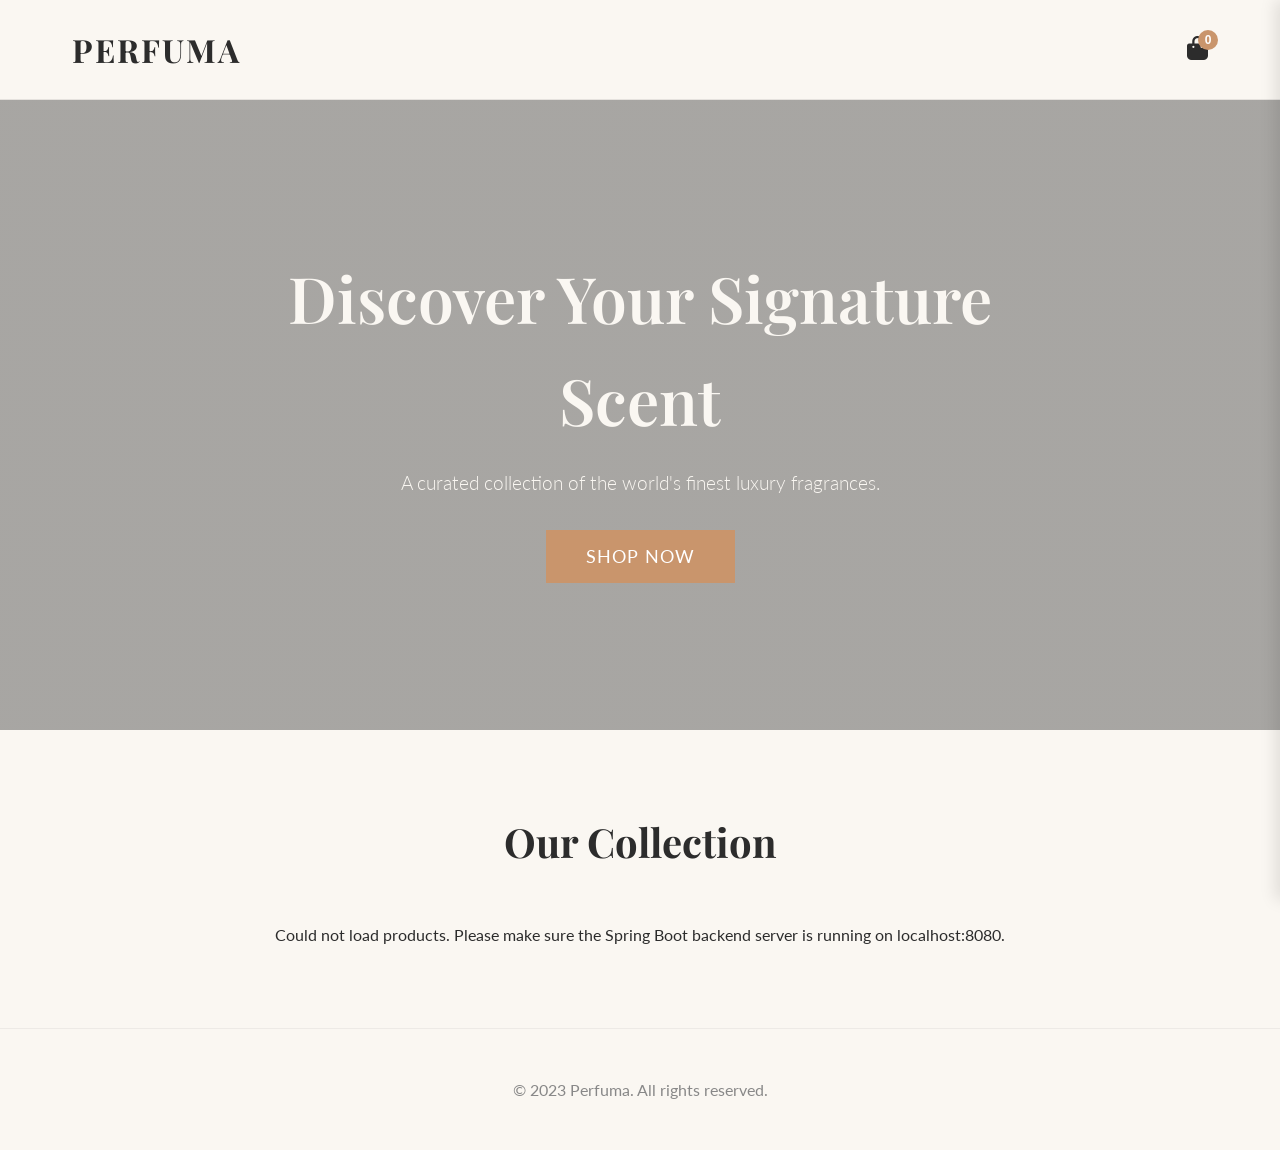
==== perfuma-frontend/index.html @ d2ccc355 "Initial commit: Perfuma E-Commerce App Backend and Frontend" ====
<!DOCTYPE html>
<html lang="en">
<head>
    <meta charset="UTF-8">
    <meta name="viewport" content="width=device-width, initial-scale=1.0">
    <title>Perfuma | Luxury E-Commerce Store</title>
    <!-- Fonts -->
    <link rel="preconnect" href="https://fonts.googleapis.com">
    <link rel="preconnect" href="https://fonts.gstatic.com" crossorigin>
    <link href="https://fonts.googleapis.com/css2?family=Lato:wght@300;400;700&family=Playfair+Display:ital,wght@0,400;0,600;0,700;1,400&display=swap" rel="stylesheet">
    <!-- FontAwesome for Icons -->
    <link rel="stylesheet" href="https://cdnjs.cloudflare.com/ajax/libs/font-awesome/6.4.0/css/all.min.css">
    <link rel="stylesheet" href="style.css">
</head>
<body>

    <!-- Navbar -->
    <nav class="navbar">
        <div class="nav-container">
            <h1 class="logo">Perfuma</h1>
            <div class="nav-actions">
                <button id="cart-btn" class="cart-btn">
                    <i class="fas fa-shopping-bag"></i>
                    <span id="cart-badge" class="cart-badge">0</span>
                </button>
            </div>
        </div>
    </nav>

    <!-- Hero Section -->
    <header class="hero">
        <div class="hero-content">
            <h2>Discover Your Signature Scent</h2>
            <p>A curated collection of the world's finest luxury fragrances.</p>
            <button class="cta-btn" onclick="document.getElementById('products-section').scrollIntoView({behavior: 'smooth'})">Shop Now</button>
        </div>
    </header>

    <!-- Products Section -->
    <main id="products-section" class="products-section">
        <h2 class="section-title">Our Collection</h2>
        <div id="products-grid" class="products-grid">
            <!-- Products will be injected here via JS -->
            <div class="loader">Loading exquisite fragrances...</div>
        </div>
    </main>

    <!-- Footer -->
    <footer class="footer">
        <p>&copy; 2023 Perfuma. All rights reserved.</p>
    </footer>

    <!-- Cart Sidebar -->
    <div id="cart-sidebar" class="cart-sidebar">
        <div class="cart-header">
            <h2>Your Bag</h2>
            <button id="close-cart-btn" class="close-btn"><i class="fas fa-times"></i></button>
        </div>
        <div id="cart-items" class="cart-items">
            <!-- Cart Items injected here -->
        </div>
        <div class="cart-footer">
            <div class="cart-total">
                <span>Total:</span>
                <span id="cart-total-price">$0.00</span>
            </div>
            <button class="checkout-btn">Checkout</button>
        </div>
    </div>
    <div id="cart-overlay" class="overlay"></div>

    <!-- Product Detail Modal -->
    <div id="product-modal" class="modal">
        <div class="modal-content">
            <span class="close-modal-btn">&times;</span>
            <div class="modal-grid">
                <div class="modal-image-col">
                    <img id="modal-img" src="" alt="Product Image">
                </div>
                <div class="modal-details-col">
                    <h3 id="modal-brand" class="modal-brand"></h3>
                    <h2 id="modal-title" class="modal-title"></h2>
                    <p id="modal-desc" class="modal-desc"></p>
                    <p class="modal-category">Family: <span id="modal-category-text"></span></p>
                    <div class="modal-bottom">
                        <span id="modal-price" class="modal-price"></span>
                        <p id="modal-stock" class="modal-stock"></p>
                    </div>
                    <button id="modal-add-btn" class="add-to-cart-btn modal-add-btn">Add to Cart</button>
                </div>
            </div>
        </div>
    </div>

    <script src="app.js"></script>
</body>
</html>
---- perfuma-frontend/style.css ----
:root {
    --color-ivory: #FAF7F2;
    --color-rose-gold: #C9956C;
    --color-charcoal: #2C2C2C;
    --font-heading: 'Playfair Display', serif;
    --font-body: 'Lato', sans-serif;
    --transition-smooth: all 0.3s ease-in-out;
}

* {
    margin: 0;
    padding: 0;
    box-sizing: border-box;
}

body {
    font-family: var(--font-body);
    background-color: var(--color-ivory);
    color: var(--color-charcoal);
    line-height: 1.6;
}

/* Navbar */
.navbar {
    position: sticky;
    top: 0;
    background-color: rgba(250, 247, 242, 0.95);
    backdrop-filter: blur(10px);
    z-index: 100;
    border-bottom: 1px solid rgba(44, 44, 44, 0.1);
}

.nav-container {
    max-width: 1200px;
    margin: 0 auto;
    padding: 1.5rem 2rem;
    display: flex;
    justify-content: space-between;
    align-items: center;
}

.logo {
    font-family: var(--font-heading);
    font-size: 2rem;
    font-weight: 700;
    letter-spacing: 2px;
    color: var(--color-charcoal);
    text-transform: uppercase;
    cursor: pointer;
}

.cart-btn {
    background: none;
    border: none;
    font-size: 1.5rem;
    color: var(--color-charcoal);
    cursor: pointer;
    position: relative;
    transition: var(--transition-smooth);
}

.cart-btn:hover {
    color: var(--color-rose-gold);
}

.cart-badge {
    position: absolute;
    top: -5px;
    right: -10px;
    background-color: var(--color-rose-gold);
    color: white;
    font-size: 0.75rem;
    font-weight: 700;
    height: 20px;
    width: 20px;
    display: flex;
    justify-content: center;
    align-items: center;
    border-radius: 50%;
}

/* Hero Section */
.hero {
    height: 70vh;
    background: linear-gradient(rgba(44, 44, 44, 0.4), rgba(44, 44, 44, 0.4)), url('https://images.unsplash.com/photo-1596462502278-27bfdc403348?auto=format&fit=crop&q=80&w=2000') center/cover no-repeat;
    display: flex;
    align-items: center;
    justify-content: center;
    text-align: center;
    color: var(--color-ivory);
}

.hero-content {
    max-width: 800px;
    padding: 2rem;
}

.hero-content h2 {
    font-family: var(--font-heading);
    font-size: 4rem;
    margin-bottom: 1rem;
    font-weight: 600;
}

.hero-content p {
    font-size: 1.2rem;
    margin-bottom: 2rem;
    font-weight: 300;
}

.cta-btn {
    background-color: var(--color-rose-gold);
    color: white;
    padding: 1rem 2.5rem;
    font-size: 1.1rem;
    font-family: var(--font-body);
    text-transform: uppercase;
    letter-spacing: 1px;
    border: none;
    cursor: pointer;
    transition: var(--transition-smooth);
}

.cta-btn:hover {
    background-color: #b58057;
    transform: translateY(-2px);
}

/* Products Section */
.products-section {
    max-width: 1200px;
    margin: 5rem auto;
    padding: 0 2rem;
}

.section-title {
    font-family: var(--font-heading);
    font-size: 2.5rem;
    text-align: center;
    margin-bottom: 3rem;
    color: var(--color-charcoal);
}

.products-grid {
    display: grid;
    grid-template-columns: repeat(auto-fill, minmax(280px, 1fr));
    gap: 3rem 2rem;
}

.loader {
    text-align: center;
    grid-column: 1 / -1;
    font-size: 1.2rem;
    color: #888;
}

/* Product Card */
.product-card {
    background-color: white;
    border: 1px solid rgba(0,0,0,0.05);
    transition: var(--transition-smooth);
    cursor: pointer;
    display: flex;
    flex-direction: column;
    height: 100%;
}

.product-card:hover {
    box-shadow: 0 10px 25px rgba(0,0,0,0.08);
    transform: translateY(-5px);
}

.product-img-container {
    width: 100%;
    height: 350px;
    overflow: hidden;
    background-color: #f9f9f9;
}

.product-img-container img {
    width: 100%;
    height: 100%;
    object-fit: cover;
    transition: transform 0.5s ease;
}

.product-card:hover .product-img-container img {
    transform: scale(1.05);
}

.product-info {
    padding: 1.5rem;
    text-align: center;
    display: flex;
    flex-direction: column;
    flex-grow: 1;
}

.product-brand {
    font-size: 0.8rem;
    text-transform: uppercase;
    letter-spacing: 2px;
    color: #888;
    margin-bottom: 0.5rem;
}

.product-name {
    font-family: var(--font-heading);
    font-size: 1.2rem;
    margin-bottom: 0.5rem;
    color: var(--color-charcoal);
    flex-grow: 1;
}

.product-price {
    font-size: 1.1rem;
    font-weight: 700;
    color: var(--color-rose-gold);
    margin-bottom: 1rem;
}

.add-to-cart-btn {
    background-color: transparent;
    border: 1px solid var(--color-charcoal);
    color: var(--color-charcoal);
    padding: 0.8rem 1rem;
    text-transform: uppercase;
    font-size: 0.9rem;
    letter-spacing: 1px;
    cursor: pointer;
    transition: var(--transition-smooth);
    background-image: linear-gradient(to right, var(--color-charcoal) 50%, transparent 50%);
    background-size: 200% 100%;
    background-position: 100% 0;
}

.add-to-cart-btn:hover {
    background-position: 0 0;
    color: white;
}

/* Footer */
.footer {
    text-align: center;
    padding: 3rem;
    border-top: 1px solid rgba(0,0,0,0.05);
    margin-top: 5rem;
    color: #888;
}

/* Cart Sidebar */
.cart-sidebar {
    position: fixed;
    top: 0;
    right: -450px;
    width: 100%;
    max-width: 450px;
    height: 100vh;
    background-color: white;
    box-shadow: -5px 0 15px rgba(0,0,0,0.1);
    z-index: 1000;
    transition: right 0.4s cubic-bezier(0.77, 0, 0.175, 1);
    display: flex;
    flex-direction: column;
}

.cart-sidebar.open {
    right: 0;
}

.cart-header {
    display: flex;
    justify-content: space-between;
    align-items: center;
    padding: 1.5rem 2rem;
    border-bottom: 1px solid #eee;
}

.cart-header h2 {
    font-family: var(--font-heading);
    font-size: 1.5rem;
}

.close-btn {
    background: none;
    border: none;
    font-size: 1.5rem;
    cursor: pointer;
    color: #888;
    transition: color 0.2s;
}

.close-btn:hover {
    color: var(--color-charcoal);
}

.cart-items {
    flex-grow: 1;
    overflow-y: auto;
    padding: 2rem;
}

.cart-item {
    display: flex;
    margin-bottom: 1.5rem;
    padding-bottom: 1.5rem;
    border-bottom: 1px solid #eee;
}

.cart-item-img {
    width: 80px;
    height: 80px;
    object-fit: cover;
    margin-right: 1rem;
}

.cart-item-details {
    flex-grow: 1;
    display: flex;
    flex-direction: column;
}

.cart-item-title {
    font-family: var(--font-heading);
    font-size: 1.1rem;
}

.cart-item-price {
    color: var(--color-rose-gold);
    font-weight: 700;
    margin: 0.25rem 0;
}

.cart-item-actions {
    display: flex;
    justify-content: space-between;
    align-items: center;
    margin-top: auto;
}

.quantity-controls {
    display: flex;
    align-items: center;
    border: 1px solid #ddd;
}

.qty-btn {
    background: none;
    border: none;
    padding: 0.2rem 0.6rem;
    cursor: pointer;
    font-size: 1rem;
}

.qty-btn:hover {
    background-color: #f5f5f5;
}

.qty-input {
    width: 30px;
    text-align: center;
    border: none;
    font-family: var(--font-body);
}

.remove-item-btn {
    background: none;
    border: none;
    color: #aaa;
    text-decoration: underline;
    font-size: 0.8rem;
    cursor: pointer;
}

.remove-item-btn:hover {
    color: #ff4d4d;
}

.cart-footer {
    padding: 1.5rem 2rem;
    border-top: 1px solid #eee;
    background-color: #fafafa;
}

.cart-total {
    display: flex;
    justify-content: space-between;
    font-size: 1.2rem;
    font-weight: 700;
    margin-bottom: 1.5rem;
}

.checkout-btn {
    width: 100%;
    background-color: var(--color-charcoal);
    color: white;
    border: none;
    padding: 1rem;
    font-size: 1.1rem;
    text-transform: uppercase;
    letter-spacing: 1px;
    cursor: pointer;
    transition: background-color 0.2s;
}

.checkout-btn:hover {
    background-color: #000;
}

/* Overlay */
.overlay {
    position: fixed;
    top: 0;
    left: 0;
    width: 100%;
    height: 100%;
    background-color: rgba(0,0,0,0.5);
    z-index: 999;
    display: none;
    opacity: 0;
    transition: opacity 0.3s;
}

.overlay.show {
    display: block;
    opacity: 1;
}

/* Modal */
.modal {
    position: fixed;
    top: 50%;
    left: 50%;
    transform: translate(-50%, -50%) scale(0.9);
    width: 90%;
    max-width: 900px;
    background-color: white;
    z-index: 1001;
    display: none;
    opacity: 0;
    transition: all 0.3s ease;
    box-shadow: 0 25px 50px rgba(0,0,0,0.2);
}

.modal.show {
    display: block;
    opacity: 1;
    transform: translate(-50%, -50%) scale(1);
}

.modal-content {
    position: relative;
}

.close-modal-btn {
    position: absolute;
    top: 15px;
    right: 20px;
    font-size: 2rem;
    cursor: pointer;
    color: #888;
    z-index: 10;
}

.close-modal-btn:hover {
    color: var(--color-charcoal);
}

.modal-grid {
    display: grid;
    grid-template-columns: 1fr 1fr;
}

.modal-image-col img {
    width: 100%;
    height: 100%;
    max-height: 500px;
    object-fit: cover;
}

.modal-details-col {
    padding: 3rem 2.5rem;
    display: flex;
    flex-direction: column;
}

.modal-brand {
    font-size: 0.9rem;
    text-transform: uppercase;
    letter-spacing: 2px;
    color: #888;
    margin-bottom: 0.5rem;
}

.modal-title {
    font-family: var(--font-heading);
    font-size: 2.2rem;
    margin-bottom: 1.5rem;
    color: var(--color-charcoal);
}

.modal-desc {
    margin-bottom: 2rem;
    color: #555;
    line-height: 1.8;
}

.modal-category {
    font-size: 0.9rem;
    color: #888;
    margin-bottom: 1rem;
    font-style: italic;
}

.modal-bottom {
    margin-top: auto;
    margin-bottom: 2rem;
}

.modal-price {
    font-size: 1.8rem;
    font-weight: 700;
    color: var(--color-rose-gold);
}

.modal-stock {
    font-size: 0.9rem;
    color: #666;
    margin-top: 0.5rem;
}

.modal-add-btn {
    width: 100%;
    padding: 1.2rem;
}

@media (max-width: 768px) {
    .hero-content h2 {
        font-size: 3rem;
    }
    .modal-grid {
        grid-template-columns: 1fr;
    }
    .modal-image-col img {
        height: 300px;
    }
}
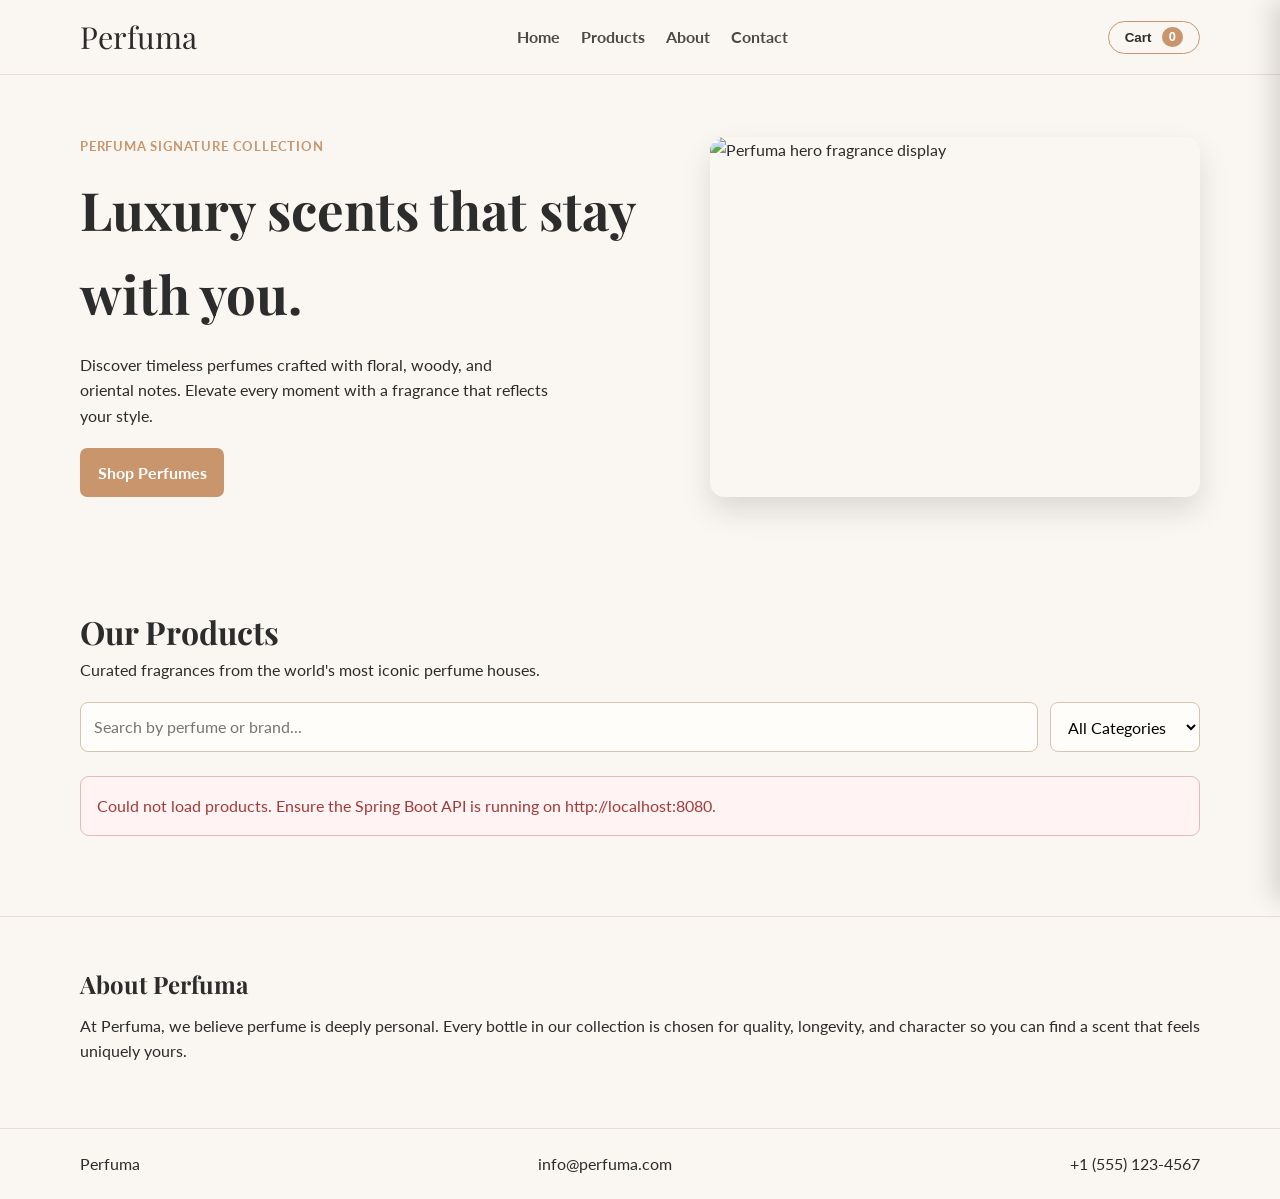
==== commit e7779488: "Build complete Perfuma full-stack e-commerce flow. Implement the required frontend shopping experien" ====
--- a/perfuma-frontend/index.html
+++ b/perfuma-frontend/index.html
@@ -3,94 +3,123 @@
 <head>
     <meta charset="UTF-8">
     <meta name="viewport" content="width=device-width, initial-scale=1.0">
-    <title>Perfuma | Luxury E-Commerce Store</title>
-    <!-- Fonts -->
+    <title>Perfuma - Luxury Perfume Store</title>
+    <link rel="stylesheet" href="style.css">
     <link rel="preconnect" href="https://fonts.googleapis.com">
     <link rel="preconnect" href="https://fonts.gstatic.com" crossorigin>
-    <link href="https://fonts.googleapis.com/css2?family=Lato:wght@300;400;700&family=Playfair+Display:ital,wght@0,400;0,600;0,700;1,400&display=swap" rel="stylesheet">
-    <!-- FontAwesome for Icons -->
-    <link rel="stylesheet" href="https://cdnjs.cloudflare.com/ajax/libs/font-awesome/6.4.0/css/all.min.css">
-    <link rel="stylesheet" href="style.css">
+    <link href="https://fonts.googleapis.com/css2?family=Lato:wght@300;400;700&family=Playfair+Display:wght@500;700&display=swap" rel="stylesheet">
 </head>
 <body>
-
-    <!-- Navbar -->
-    <nav class="navbar">
-        <div class="nav-container">
-            <h1 class="logo">Perfuma</h1>
-            <div class="nav-actions">
-                <button id="cart-btn" class="cart-btn">
-                    <i class="fas fa-shopping-bag"></i>
-                    <span id="cart-badge" class="cart-badge">0</span>
-                </button>
-            </div>
-        </div>
-    </nav>
-
-    <!-- Hero Section -->
-    <header class="hero">
-        <div class="hero-content">
-            <h2>Discover Your Signature Scent</h2>
-            <p>A curated collection of the world's finest luxury fragrances.</p>
-            <button class="cta-btn" onclick="document.getElementById('products-section').scrollIntoView({behavior: 'smooth'})">Shop Now</button>
+    <header class="site-header" id="home">
+        <div class="container header-content">
+            <a href="#home" class="logo">Perfuma</a>
+            <nav class="nav-links">
+                <a href="#home">Home</a>
+                <a href="#products">Products</a>
+                <a href="#about">About</a>
+                <a href="#contact">Contact</a>
+            </nav>
+            <button id="cart-toggle" class="cart-button" aria-label="Open cart">
+                Cart <span id="cart-count" class="cart-count">0</span>
+            </button>
         </div>
     </header>
 
-    <!-- Products Section -->
-    <main id="products-section" class="products-section">
-        <h2 class="section-title">Our Collection</h2>
-        <div id="products-grid" class="products-grid">
-            <!-- Products will be injected here via JS -->
-            <div class="loader">Loading exquisite fragrances...</div>
-        </div>
+    <main>
+        <section class="hero-section">
+            <div class="container hero-grid">
+                <div class="hero-copy">
+                    <p class="hero-kicker">Perfuma Signature Collection</p>
+                    <h1>Luxury scents that stay with you.</h1>
+                    <p>
+                        Discover timeless perfumes crafted with floral, woody, and oriental notes.
+                        Elevate every moment with a fragrance that reflects your style.
+                    </p>
+                    <a href="#products" class="hero-cta">Shop Perfumes</a>
+                </div>
+                <div class="hero-card">
+                    <img
+                        class="hero-image"
+                        src="http://localhost:8080/images/hero.webp"
+                        alt="Perfuma hero fragrance display"
+                    >
+                </div>
+            </div>
+        </section>
+
+        <section class="products-section" id="products">
+            <div class="container">
+                <div class="section-head">
+                    <h2>Our Products</h2>
+                    <p>Curated fragrances from the world's most iconic perfume houses.</p>
+                </div>
+
+                <div class="toolbar">
+                    <input type="text" id="search-input" placeholder="Search by perfume or brand...">
+                    <select id="category-filter" aria-label="Filter products by category">
+                        <option value="all">All Categories</option>
+                        <option value="Floral">Floral</option>
+                        <option value="Oriental">Oriental</option>
+                        <option value="Aquatic">Aquatic</option>
+                        <option value="Woody">Woody</option>
+                        <option value="Floral Oriental">Floral Oriental</option>
+                        <option value="Fougère">Fougère</option>
+                        <option value="Citrus">Citrus</option>
+                        <option value="Oriental Floral">Oriental Floral</option>
+                        <option value="Woody Oud">Woody Oud</option>
+                    </select>
+                </div>
+
+                <div id="loading" class="state-box">Loading perfumes...</div>
+                <div id="error" class="state-box error hidden"></div>
+                <div id="products-grid" class="products-grid"></div>
+            </div>
+        </section>
+
+        <section class="about-section" id="about">
+            <div class="container about-content">
+                <h2>About Perfuma</h2>
+                <p>
+                    At Perfuma, we believe perfume is deeply personal. Every bottle in our collection
+                    is chosen for quality, longevity, and character so you can find a scent that feels uniquely yours.
+                </p>
+            </div>
+        </section>
     </main>
 
-    <!-- Footer -->
-    <footer class="footer">
-        <p>&copy; 2023 Perfuma. All rights reserved.</p>
-    </footer>
+    <aside id="cart-sidebar" class="cart-sidebar" aria-hidden="true">
+        <div class="cart-header">
+            <h3>Your Cart</h3>
+            <button id="close-cart" class="icon-btn" aria-label="Close cart">&times;</button>
+        </div>
+        <div id="cart-items" class="cart-items"></div>
+        <div class="cart-footer">
+            <p>Total: <strong id="cart-total">$0.00</strong></p>
+        </div>
+    </aside>
 
-    <!-- Cart Sidebar -->
-    <div id="cart-sidebar" class="cart-sidebar">
-        <div class="cart-header">
-            <h2>Your Bag</h2>
-            <button id="close-cart-btn" class="close-btn"><i class="fas fa-times"></i></button>
-        </div>
-        <div id="cart-items" class="cart-items">
-            <!-- Cart Items injected here -->
-        </div>
-        <div class="cart-footer">
-            <div class="cart-total">
-                <span>Total:</span>
-                <span id="cart-total-price">$0.00</span>
-            </div>
-            <button class="checkout-btn">Checkout</button>
+    <div id="overlay" class="overlay hidden"></div>
+
+    <div id="product-modal" class="modal hidden" role="dialog" aria-modal="true" aria-labelledby="modal-product-title">
+        <div class="modal-content">
+            <button id="close-modal" class="icon-btn modal-close" aria-label="Close product details">&times;</button>
+            <img id="modal-image" alt="Perfume image">
+            <h3 id="modal-product-title"></h3>
+            <p id="modal-brand" class="modal-brand"></p>
+            <p id="modal-description"></p>
+            <p id="modal-stock"></p>
+            <p id="modal-price" class="modal-price"></p>
+            <button id="modal-add-cart" class="hero-cta">Add to Cart</button>
         </div>
     </div>
-    <div id="cart-overlay" class="overlay"></div>
 
-    <!-- Product Detail Modal -->
-    <div id="product-modal" class="modal">
-        <div class="modal-content">
-            <span class="close-modal-btn">&times;</span>
-            <div class="modal-grid">
-                <div class="modal-image-col">
-                    <img id="modal-img" src="" alt="Product Image">
-                </div>
-                <div class="modal-details-col">
-                    <h3 id="modal-brand" class="modal-brand"></h3>
-                    <h2 id="modal-title" class="modal-title"></h2>
-                    <p id="modal-desc" class="modal-desc"></p>
-                    <p class="modal-category">Family: <span id="modal-category-text"></span></p>
-                    <div class="modal-bottom">
-                        <span id="modal-price" class="modal-price"></span>
-                        <p id="modal-stock" class="modal-stock"></p>
-                    </div>
-                    <button id="modal-add-btn" class="add-to-cart-btn modal-add-btn">Add to Cart</button>
-                </div>
-            </div>
+    <footer id="contact" class="site-footer">
+        <div class="container footer-content">
+            <p>Perfuma</p>
+            <p>info@perfuma.com</p>
+            <p>+1 (555) 123-4567</p>
         </div>
-    </div>
+    </footer>
 
     <script src="app.js"></script>
 </body>
--- a/perfuma-frontend/style.css
+++ b/perfuma-frontend/style.css
@@ -1,547 +1,442 @@
-:root {
-    --color-ivory: #FAF7F2;
-    --color-rose-gold: #C9956C;
-    --color-charcoal: #2C2C2C;
-    --font-heading: 'Playfair Display', serif;
-    --font-body: 'Lato', sans-serif;
-    --transition-smooth: all 0.3s ease-in-out;
-}
-
 * {
     margin: 0;
     padding: 0;
     box-sizing: border-box;
 }
 
+:root {
+    --ivory: #faf7f2;
+    --rose-gold: #c9956c;
+    --charcoal: #2c2c2c;
+    --soft-charcoal: #4a4a4a;
+    --white: #ffffff;
+    --shadow: rgba(0, 0, 0, 0.12);
+}
+
+html {
+    scroll-behavior: smooth;
+}
+
 body {
-    font-family: var(--font-body);
-    background-color: var(--color-ivory);
-    color: var(--color-charcoal);
+    font-family: 'Lato', sans-serif;
+    background: var(--ivory);
+    color: var(--charcoal);
     line-height: 1.6;
 }
 
-/* Navbar */
-.navbar {
+.container {
+    width: min(1120px, 92%);
+    margin: 0 auto;
+}
+
+.hidden {
+    display: none !important;
+}
+
+.site-header {
     position: sticky;
     top: 0;
-    background-color: rgba(250, 247, 242, 0.95);
-    backdrop-filter: blur(10px);
-    z-index: 100;
-    border-bottom: 1px solid rgba(44, 44, 44, 0.1);
-}
-
-.nav-container {
-    max-width: 1200px;
-    margin: 0 auto;
-    padding: 1.5rem 2rem;
-    display: flex;
+    z-index: 50;
+    background: rgba(250, 247, 242, 0.95);
+    border-bottom: 1px solid #eadfce;
+    backdrop-filter: blur(6px);
+}
+
+.header-content {
+    display: flex;
+    align-items: center;
     justify-content: space-between;
+    min-height: 74px;
+}
+
+.logo {
+    text-decoration: none;
+    color: var(--charcoal);
+    font-family: 'Playfair Display', serif;
+    font-size: 1.9rem;
+}
+
+.nav-links {
+    display: flex;
+    gap: 1.3rem;
+}
+
+.nav-links a {
+    text-decoration: none;
+    color: var(--soft-charcoal);
+    font-weight: 700;
+}
+
+.nav-links a:hover {
+    color: var(--rose-gold);
+}
+
+.cart-button {
+    border: 1px solid var(--rose-gold);
+    background: transparent;
+    color: var(--charcoal);
+    border-radius: 999px;
+    padding: 0.5rem 1rem;
+    cursor: pointer;
+    font-weight: 700;
+}
+
+.cart-count {
+    margin-left: 0.4rem;
+    background: var(--rose-gold);
+    color: var(--white);
+    border-radius: 999px;
+    padding: 0.15rem 0.45rem;
+    font-size: 0.8rem;
+}
+
+.hero-section {
+    padding: 3.8rem 0;
+}
+
+.hero-grid {
+    display: grid;
+    grid-template-columns: 1.1fr 0.9fr;
+    gap: 2rem;
     align-items: center;
 }
 
-.logo {
-    font-family: var(--font-heading);
-    font-size: 2rem;
-    font-weight: 700;
-    letter-spacing: 2px;
-    color: var(--color-charcoal);
+.hero-kicker {
+    color: var(--rose-gold);
+    font-weight: 700;
+    letter-spacing: 0.06em;
     text-transform: uppercase;
+    font-size: 0.84rem;
+}
+
+.hero-copy h1 {
+    font-family: 'Playfair Display', serif;
+    font-size: clamp(2rem, 5vw, 3.3rem);
+    margin: 0.6rem 0 1rem;
+}
+
+.hero-copy p {
+    max-width: 52ch;
+}
+
+.hero-cta {
+    display: inline-block;
+    margin-top: 1.2rem;
+    text-decoration: none;
+    background: var(--rose-gold);
+    color: var(--white);
+    border: none;
+    border-radius: 0.45rem;
+    padding: 0.75rem 1.1rem;
     cursor: pointer;
-}
-
-.cart-btn {
-    background: none;
-    border: none;
-    font-size: 1.5rem;
-    color: var(--color-charcoal);
-    cursor: pointer;
-    position: relative;
-    transition: var(--transition-smooth);
-}
-
-.cart-btn:hover {
-    color: var(--color-rose-gold);
-}
-
-.cart-badge {
-    position: absolute;
-    top: -5px;
-    right: -10px;
-    background-color: var(--color-rose-gold);
-    color: white;
-    font-size: 0.75rem;
-    font-weight: 700;
-    height: 20px;
-    width: 20px;
-    display: flex;
-    justify-content: center;
-    align-items: center;
-    border-radius: 50%;
-}
-
-/* Hero Section */
-.hero {
-    height: 70vh;
-    background: linear-gradient(rgba(44, 44, 44, 0.4), rgba(44, 44, 44, 0.4)), url('https://images.unsplash.com/photo-1596462502278-27bfdc403348?auto=format&fit=crop&q=80&w=2000') center/cover no-repeat;
-    display: flex;
-    align-items: center;
-    justify-content: center;
-    text-align: center;
-    color: var(--color-ivory);
-}
-
-.hero-content {
-    max-width: 800px;
-    padding: 2rem;
-}
-
-.hero-content h2 {
-    font-family: var(--font-heading);
-    font-size: 4rem;
-    margin-bottom: 1rem;
-    font-weight: 600;
-}
-
-.hero-content p {
-    font-size: 1.2rem;
-    margin-bottom: 2rem;
-    font-weight: 300;
-}
-
-.cta-btn {
-    background-color: var(--color-rose-gold);
-    color: white;
-    padding: 1rem 2.5rem;
-    font-size: 1.1rem;
-    font-family: var(--font-body);
-    text-transform: uppercase;
-    letter-spacing: 1px;
-    border: none;
-    cursor: pointer;
-    transition: var(--transition-smooth);
-}
-
-.cta-btn:hover {
-    background-color: #b58057;
-    transform: translateY(-2px);
-}
-
-/* Products Section */
-.products-section {
-    max-width: 1200px;
-    margin: 5rem auto;
-    padding: 0 2rem;
-}
-
-.section-title {
-    font-family: var(--font-heading);
-    font-size: 2.5rem;
-    text-align: center;
-    margin-bottom: 3rem;
-    color: var(--color-charcoal);
-}
-
-.products-grid {
-    display: grid;
-    grid-template-columns: repeat(auto-fill, minmax(280px, 1fr));
-    gap: 3rem 2rem;
-}
-
-.loader {
-    text-align: center;
-    grid-column: 1 / -1;
-    font-size: 1.2rem;
-    color: #888;
-}
-
-/* Product Card */
-.product-card {
-    background-color: white;
-    border: 1px solid rgba(0,0,0,0.05);
-    transition: var(--transition-smooth);
-    cursor: pointer;
-    display: flex;
-    flex-direction: column;
-    height: 100%;
-}
-
-.product-card:hover {
-    box-shadow: 0 10px 25px rgba(0,0,0,0.08);
-    transform: translateY(-5px);
-}
-
-.product-img-container {
-    width: 100%;
-    height: 350px;
+    font-weight: 700;
+}
+
+.hero-cta:hover {
+    filter: brightness(1.05);
+}
+
+.hero-card {
+    border-radius: 0.9rem;
+    height: 360px;
+    box-shadow: 0 14px 30px var(--shadow);
     overflow: hidden;
-    background-color: #f9f9f9;
-}
-
-.product-img-container img {
+}
+
+.hero-image {
     width: 100%;
     height: 100%;
     object-fit: cover;
-    transition: transform 0.5s ease;
-}
-
-.product-card:hover .product-img-container img {
-    transform: scale(1.05);
-}
-
-.product-info {
-    padding: 1.5rem;
-    text-align: center;
-    display: flex;
-    flex-direction: column;
-    flex-grow: 1;
+    display: block;
+}
+
+.products-section {
+    padding: 3rem 0 4rem;
+}
+
+.section-head {
+    margin-bottom: 1.2rem;
+}
+
+.section-head h2 {
+    font-family: 'Playfair Display', serif;
+    font-size: 2rem;
+}
+
+.toolbar {
+    display: flex;
+    gap: 0.8rem;
+    flex-wrap: wrap;
+    margin-bottom: 1.5rem;
+}
+
+.toolbar input,
+.toolbar select {
+    border: 1px solid #d7c4ad;
+    border-radius: 0.5rem;
+    padding: 0.7rem 0.8rem;
+    font: inherit;
+    background: #fffdfa;
+}
+
+.toolbar input {
+    min-width: min(420px, 100%);
+    flex: 1;
+}
+
+.state-box {
+    background: #fffdfa;
+    border: 1px solid #eadfce;
+    border-radius: 0.55rem;
+    padding: 1rem;
+    margin-bottom: 1rem;
+}
+
+.state-box.error {
+    color: #a33a3a;
+    border-color: #e4b9b9;
+    background: #fff3f3;
+}
+
+.products-grid {
+    display: grid;
+    grid-template-columns: repeat(auto-fit, minmax(235px, 1fr));
+    gap: 1.1rem;
+}
+
+.product-card {
+    background: var(--white);
+    border: 1px solid #ecdcc9;
+    border-radius: 0.7rem;
+    box-shadow: 0 6px 16px rgba(0, 0, 0, 0.06);
+    overflow: hidden;
+    transition: transform 0.25s ease, box-shadow 0.25s ease;
+}
+
+.product-card:hover {
+    transform: translateY(-4px);
+    box-shadow: 0 12px 24px rgba(0, 0, 0, 0.1);
+}
+
+.product-card img {
+    width: 100%;
+    height: 210px;
+    object-fit: cover;
+    display: block;
+}
+
+.product-body {
+    padding: 0.9rem;
+}
+
+.product-title {
+    font-family: 'Playfair Display', serif;
+    font-size: 1.18rem;
 }
 
 .product-brand {
-    font-size: 0.8rem;
-    text-transform: uppercase;
-    letter-spacing: 2px;
-    color: #888;
-    margin-bottom: 0.5rem;
-}
-
-.product-name {
-    font-family: var(--font-heading);
-    font-size: 1.2rem;
-    margin-bottom: 0.5rem;
-    color: var(--color-charcoal);
-    flex-grow: 1;
+    color: #6a6a6a;
+    font-size: 0.9rem;
+}
+
+.product-bottom {
+    margin-top: 0.85rem;
+    display: flex;
+    align-items: center;
+    justify-content: space-between;
+    gap: 0.6rem;
 }
 
 .product-price {
-    font-size: 1.1rem;
-    font-weight: 700;
-    color: var(--color-rose-gold);
-    margin-bottom: 1rem;
-}
-
-.add-to-cart-btn {
-    background-color: transparent;
-    border: 1px solid var(--color-charcoal);
-    color: var(--color-charcoal);
-    padding: 0.8rem 1rem;
-    text-transform: uppercase;
-    font-size: 0.9rem;
-    letter-spacing: 1px;
+    font-weight: 700;
+    color: var(--rose-gold);
+}
+
+.button-row {
+    margin-top: 0.75rem;
+    display: flex;
+    gap: 0.5rem;
+}
+
+.button-row button {
+    flex: 1;
+    border-radius: 0.45rem;
+    border: 1px solid #d7c4ad;
+    padding: 0.55rem;
+    background: #fffdfa;
     cursor: pointer;
-    transition: var(--transition-smooth);
-    background-image: linear-gradient(to right, var(--color-charcoal) 50%, transparent 50%);
-    background-size: 200% 100%;
-    background-position: 100% 0;
-}
-
-.add-to-cart-btn:hover {
-    background-position: 0 0;
-    color: white;
-}
-
-/* Footer */
-.footer {
-    text-align: center;
-    padding: 3rem;
-    border-top: 1px solid rgba(0,0,0,0.05);
-    margin-top: 5rem;
-    color: #888;
-}
-
-/* Cart Sidebar */
+    font-weight: 700;
+}
+
+.button-row .primary {
+    background: var(--rose-gold);
+    border-color: var(--rose-gold);
+    color: var(--white);
+}
+
+.about-section {
+    border-top: 1px solid #eadfce;
+    padding: 3rem 0;
+}
+
+.about-content h2 {
+    font-family: 'Playfair Display', serif;
+    margin-bottom: 0.6rem;
+}
+
 .cart-sidebar {
     position: fixed;
     top: 0;
-    right: -450px;
-    width: 100%;
-    max-width: 450px;
+    right: 0;
+    width: min(390px, 92vw);
     height: 100vh;
-    background-color: white;
-    box-shadow: -5px 0 15px rgba(0,0,0,0.1);
-    z-index: 1000;
-    transition: right 0.4s cubic-bezier(0.77, 0, 0.175, 1);
+    background: var(--white);
+    box-shadow: -8px 0 24px rgba(0, 0, 0, 0.14);
+    padding: 1rem;
+    z-index: 120;
+    transform: translateX(100%);
+    transition: transform 0.25s ease;
     display: flex;
     flex-direction: column;
 }
 
 .cart-sidebar.open {
-    right: 0;
+    transform: translateX(0);
 }
 
 .cart-header {
     display: flex;
     justify-content: space-between;
     align-items: center;
-    padding: 1.5rem 2rem;
-    border-bottom: 1px solid #eee;
-}
-
-.cart-header h2 {
-    font-family: var(--font-heading);
-    font-size: 1.5rem;
-}
-
-.close-btn {
-    background: none;
-    border: none;
-    font-size: 1.5rem;
+    padding-bottom: 0.8rem;
+    border-bottom: 1px solid #efe4d8;
+}
+
+.cart-items {
+    flex: 1;
+    overflow: auto;
+    padding: 0.9rem 0;
+}
+
+.cart-item {
+    border: 1px solid #efe4d8;
+    border-radius: 0.55rem;
+    padding: 0.7rem;
+    margin-bottom: 0.7rem;
+}
+
+.cart-item h4 {
+    font-family: 'Playfair Display', serif;
+}
+
+.qty-controls {
+    display: flex;
+    align-items: center;
+    gap: 0.5rem;
+    margin-top: 0.45rem;
+}
+
+.qty-controls button,
+.remove-btn,
+.icon-btn {
+    border: 1px solid #d7c4ad;
+    background: #fffdfa;
+    border-radius: 0.4rem;
     cursor: pointer;
-    color: #888;
-    transition: color 0.2s;
-}
-
-.close-btn:hover {
-    color: var(--color-charcoal);
-}
-
-.cart-items {
-    flex-grow: 1;
-    overflow-y: auto;
-    padding: 2rem;
-}
-
-.cart-item {
-    display: flex;
-    margin-bottom: 1.5rem;
-    padding-bottom: 1.5rem;
-    border-bottom: 1px solid #eee;
-}
-
-.cart-item-img {
-    width: 80px;
-    height: 80px;
-    object-fit: cover;
-    margin-right: 1rem;
-}
-
-.cart-item-details {
-    flex-grow: 1;
-    display: flex;
-    flex-direction: column;
-}
-
-.cart-item-title {
-    font-family: var(--font-heading);
-    font-size: 1.1rem;
-}
-
-.cart-item-price {
-    color: var(--color-rose-gold);
-    font-weight: 700;
-    margin: 0.25rem 0;
-}
-
-.cart-item-actions {
-    display: flex;
-    justify-content: space-between;
-    align-items: center;
-    margin-top: auto;
-}
-
-.quantity-controls {
-    display: flex;
-    align-items: center;
-    border: 1px solid #ddd;
-}
-
-.qty-btn {
-    background: none;
-    border: none;
-    padding: 0.2rem 0.6rem;
-    cursor: pointer;
-    font-size: 1rem;
-}
-
-.qty-btn:hover {
-    background-color: #f5f5f5;
-}
-
-.qty-input {
-    width: 30px;
-    text-align: center;
-    border: none;
-    font-family: var(--font-body);
-}
-
-.remove-item-btn {
-    background: none;
-    border: none;
-    color: #aaa;
-    text-decoration: underline;
-    font-size: 0.8rem;
-    cursor: pointer;
-}
-
-.remove-item-btn:hover {
-    color: #ff4d4d;
+    padding: 0.3rem 0.55rem;
+}
+
+.remove-btn {
+    margin-top: 0.45rem;
 }
 
 .cart-footer {
-    padding: 1.5rem 2rem;
-    border-top: 1px solid #eee;
-    background-color: #fafafa;
-}
-
-.cart-total {
-    display: flex;
-    justify-content: space-between;
-    font-size: 1.2rem;
-    font-weight: 700;
-    margin-bottom: 1.5rem;
-}
-
-.checkout-btn {
-    width: 100%;
-    background-color: var(--color-charcoal);
-    color: white;
-    border: none;
-    padding: 1rem;
-    font-size: 1.1rem;
-    text-transform: uppercase;
-    letter-spacing: 1px;
-    cursor: pointer;
-    transition: background-color 0.2s;
-}
-
-.checkout-btn:hover {
-    background-color: #000;
-}
-
-/* Overlay */
+    border-top: 1px solid #efe4d8;
+    padding-top: 0.9rem;
+}
+
 .overlay {
     position: fixed;
-    top: 0;
-    left: 0;
-    width: 100%;
-    height: 100%;
-    background-color: rgba(0,0,0,0.5);
-    z-index: 999;
-    display: none;
-    opacity: 0;
-    transition: opacity 0.3s;
-}
-
-.overlay.show {
-    display: block;
-    opacity: 1;
-}
-
-/* Modal */
+    inset: 0;
+    background: rgba(0, 0, 0, 0.3);
+    z-index: 100;
+}
+
 .modal {
     position: fixed;
-    top: 50%;
-    left: 50%;
-    transform: translate(-50%, -50%) scale(0.9);
-    width: 90%;
-    max-width: 900px;
-    background-color: white;
-    z-index: 1001;
-    display: none;
-    opacity: 0;
-    transition: all 0.3s ease;
-    box-shadow: 0 25px 50px rgba(0,0,0,0.2);
-}
-
-.modal.show {
-    display: block;
-    opacity: 1;
-    transform: translate(-50%, -50%) scale(1);
+    inset: 0;
+    display: grid;
+    place-items: center;
+    z-index: 130;
 }
 
 .modal-content {
     position: relative;
-}
-
-.close-modal-btn {
+    width: min(620px, 92vw);
+    background: var(--white);
+    border-radius: 0.8rem;
+    padding: 1rem;
+}
+
+.modal-close {
     position: absolute;
-    top: 15px;
-    right: 20px;
-    font-size: 2rem;
-    cursor: pointer;
-    color: #888;
-    z-index: 10;
-}
-
-.close-modal-btn:hover {
-    color: var(--color-charcoal);
-}
-
-.modal-grid {
-    display: grid;
-    grid-template-columns: 1fr 1fr;
-}
-
-.modal-image-col img {
+    top: 0.7rem;
+    right: 0.7rem;
+}
+
+.modal-content img {
     width: 100%;
-    height: 100%;
-    max-height: 500px;
+    height: 280px;
     object-fit: cover;
-}
-
-.modal-details-col {
-    padding: 3rem 2.5rem;
-    display: flex;
-    flex-direction: column;
+    border-radius: 0.55rem;
+    margin-bottom: 0.8rem;
+}
+
+.modal-content h3 {
+    font-family: 'Playfair Display', serif;
+    font-size: 1.55rem;
 }
 
 .modal-brand {
-    font-size: 0.9rem;
-    text-transform: uppercase;
-    letter-spacing: 2px;
-    color: #888;
+    color: #666;
     margin-bottom: 0.5rem;
 }
 
-.modal-title {
-    font-family: var(--font-heading);
-    font-size: 2.2rem;
-    margin-bottom: 1.5rem;
-    color: var(--color-charcoal);
-}
-
-.modal-desc {
-    margin-bottom: 2rem;
-    color: #555;
-    line-height: 1.8;
-}
-
-.modal-category {
-    font-size: 0.9rem;
-    color: #888;
-    margin-bottom: 1rem;
-    font-style: italic;
-}
-
-.modal-bottom {
-    margin-top: auto;
-    margin-bottom: 2rem;
-}
-
 .modal-price {
-    font-size: 1.8rem;
-    font-weight: 700;
-    color: var(--color-rose-gold);
-}
-
-.modal-stock {
-    font-size: 0.9rem;
-    color: #666;
-    margin-top: 0.5rem;
-}
-
-.modal-add-btn {
-    width: 100%;
-    padding: 1.2rem;
-}
-
-@media (max-width: 768px) {
-    .hero-content h2 {
-        font-size: 3rem;
-    }
-    .modal-grid {
+    color: var(--rose-gold);
+    font-weight: 700;
+    margin: 0.6rem 0;
+}
+
+.site-footer {
+    border-top: 1px solid #eadfce;
+    padding: 1.4rem 0;
+    margin-top: 1rem;
+}
+
+.footer-content {
+    display: flex;
+    justify-content: space-between;
+    flex-wrap: wrap;
+    gap: 0.7rem;
+}
+
+@media (max-width: 860px) {
+    .hero-grid {
         grid-template-columns: 1fr;
     }
-    .modal-image-col img {
-        height: 300px;
+
+    .header-content {
+        min-height: auto;
+        padding: 0.8rem 0;
+        flex-wrap: wrap;
+        gap: 0.8rem;
     }
 }
+
+@media (max-width: 560px) {
+    .nav-links {
+        width: 100%;
+        justify-content: space-between;
+    }
+}
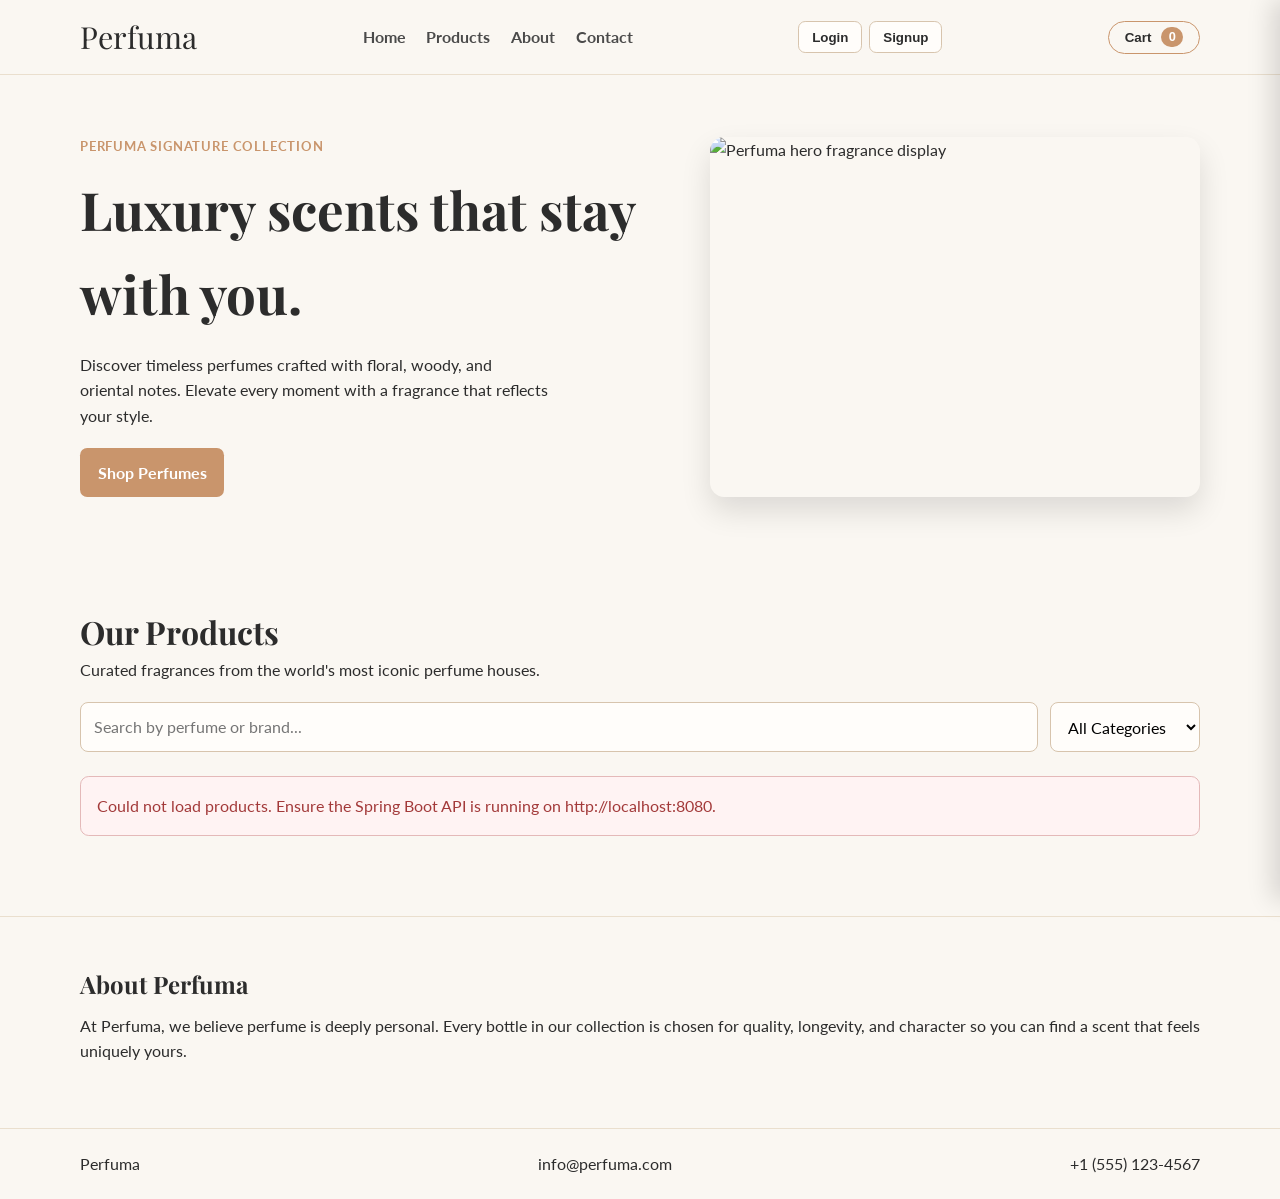
==== commit edea1c0e: "Add Ultrix-style roles, admin management, and commerce APIs. Expand Perfuma with customer/admin auth" ====
--- a/perfuma-frontend/index.html
+++ b/perfuma-frontend/index.html
@@ -16,9 +16,15 @@
             <nav class="nav-links">
                 <a href="#home">Home</a>
                 <a href="#products">Products</a>
+                <a href="#admin-panel" id="admin-link" class="hidden">Admin</a>
                 <a href="#about">About</a>
                 <a href="#contact">Contact</a>
             </nav>
+            <div class="auth-actions">
+                <button id="login-btn" class="plain-button">Login</button>
+                <button id="register-btn" class="plain-button">Signup</button>
+                <button id="logout-btn" class="plain-button hidden">Logout</button>
+            </div>
             <button id="cart-toggle" class="cart-button" aria-label="Open cart">
                 Cart <span id="cart-count" class="cart-count">0</span>
             </button>
@@ -85,6 +91,29 @@
                 </p>
             </div>
         </section>
+
+        <section class="products-section hidden" id="admin-panel">
+            <div class="container">
+                <div class="section-head">
+                    <h2>Admin Product Management</h2>
+                    <p>Add, edit, and delete products from inventory.</p>
+                </div>
+                <form id="admin-product-form" class="admin-form">
+                    <input type="hidden" id="product-id">
+                    <input id="product-name" placeholder="Name" required>
+                    <input id="product-brand" placeholder="Brand" required>
+                    <input id="product-price" type="number" step="0.01" placeholder="Price" required>
+                    <input id="product-stock" type="number" placeholder="Stock" required>
+                    <input id="product-size" type="number" placeholder="Size">
+                    <input id="product-category" placeholder="Category" required>
+                    <input id="product-image" placeholder="Image URL" required>
+                    <textarea id="product-description" placeholder="Description" required></textarea>
+                    <button class="hero-cta" type="submit">Save Product</button>
+                    <button class="plain-button" id="cancel-edit" type="button">Cancel</button>
+                </form>
+                <div id="admin-products-list" class="admin-products-list"></div>
+            </div>
+        </section>
     </main>
 
     <aside id="cart-sidebar" class="cart-sidebar" aria-hidden="true">
@@ -113,6 +142,23 @@
         </div>
     </div>
 
+    <div id="auth-modal" class="modal hidden" role="dialog" aria-modal="true" aria-labelledby="auth-modal-title">
+        <div class="modal-content auth-modal-content">
+            <button id="close-auth-modal" class="icon-btn modal-close" aria-label="Close auth modal">&times;</button>
+            <h3 id="auth-modal-title">Login</h3>
+            <form id="auth-form" class="auth-form">
+                <input id="auth-name" class="hidden" placeholder="Name">
+                <input id="auth-email" type="email" placeholder="Email" required>
+                <input id="auth-password" type="password" placeholder="Password" required>
+                <select id="auth-role" class="hidden">
+                    <option value="CUS">Customer</option>
+                    <option value="ADMIN">Admin</option>
+                </select>
+                <button type="submit" class="hero-cta">Continue</button>
+            </form>
+        </div>
+    </div>
+
     <footer id="contact" class="site-footer">
         <div class="container footer-content">
             <p>Perfuma</p>
--- a/perfuma-frontend/style.css
+++ b/perfuma-frontend/style.css
@@ -54,6 +54,21 @@
     color: var(--charcoal);
     font-family: 'Playfair Display', serif;
     font-size: 1.9rem;
+}
+
+.auth-actions {
+    display: flex;
+    gap: 0.45rem;
+}
+
+.plain-button {
+    border: 1px solid #d7c4ad;
+    background: #fffdfa;
+    color: var(--charcoal);
+    border-radius: 0.45rem;
+    padding: 0.45rem 0.8rem;
+    cursor: pointer;
+    font-weight: 700;
 }
 
 .nav-links {
@@ -277,6 +292,59 @@
 .about-section {
     border-top: 1px solid #eadfce;
     padding: 3rem 0;
+}
+
+.admin-form {
+    display: grid;
+    gap: 0.65rem;
+    grid-template-columns: repeat(2, minmax(0, 1fr));
+    margin-bottom: 1rem;
+}
+
+.admin-form input,
+.admin-form textarea {
+    border: 1px solid #d7c4ad;
+    border-radius: 0.45rem;
+    padding: 0.6rem 0.7rem;
+    font: inherit;
+}
+
+.admin-form textarea {
+    min-height: 96px;
+    grid-column: span 2;
+}
+
+.admin-products-list {
+    display: grid;
+    gap: 0.75rem;
+}
+
+.admin-product-row {
+    display: flex;
+    justify-content: space-between;
+    align-items: center;
+    gap: 0.8rem;
+    border: 1px solid #efe4d8;
+    border-radius: 0.45rem;
+    padding: 0.7rem;
+    background: #fffdfa;
+}
+
+.auth-modal-content {
+    max-width: 420px;
+}
+
+.auth-form {
+    display: grid;
+    gap: 0.65rem;
+}
+
+.auth-form input,
+.auth-form select {
+    border: 1px solid #d7c4ad;
+    border-radius: 0.45rem;
+    padding: 0.6rem 0.7rem;
+    font: inherit;
 }
 
 .about-content h2 {
@@ -432,6 +500,14 @@
         flex-wrap: wrap;
         gap: 0.8rem;
     }
+
+    .admin-form {
+        grid-template-columns: 1fr;
+    }
+
+    .admin-form textarea {
+        grid-column: span 1;
+    }
 }
 
 @media (max-width: 560px) {
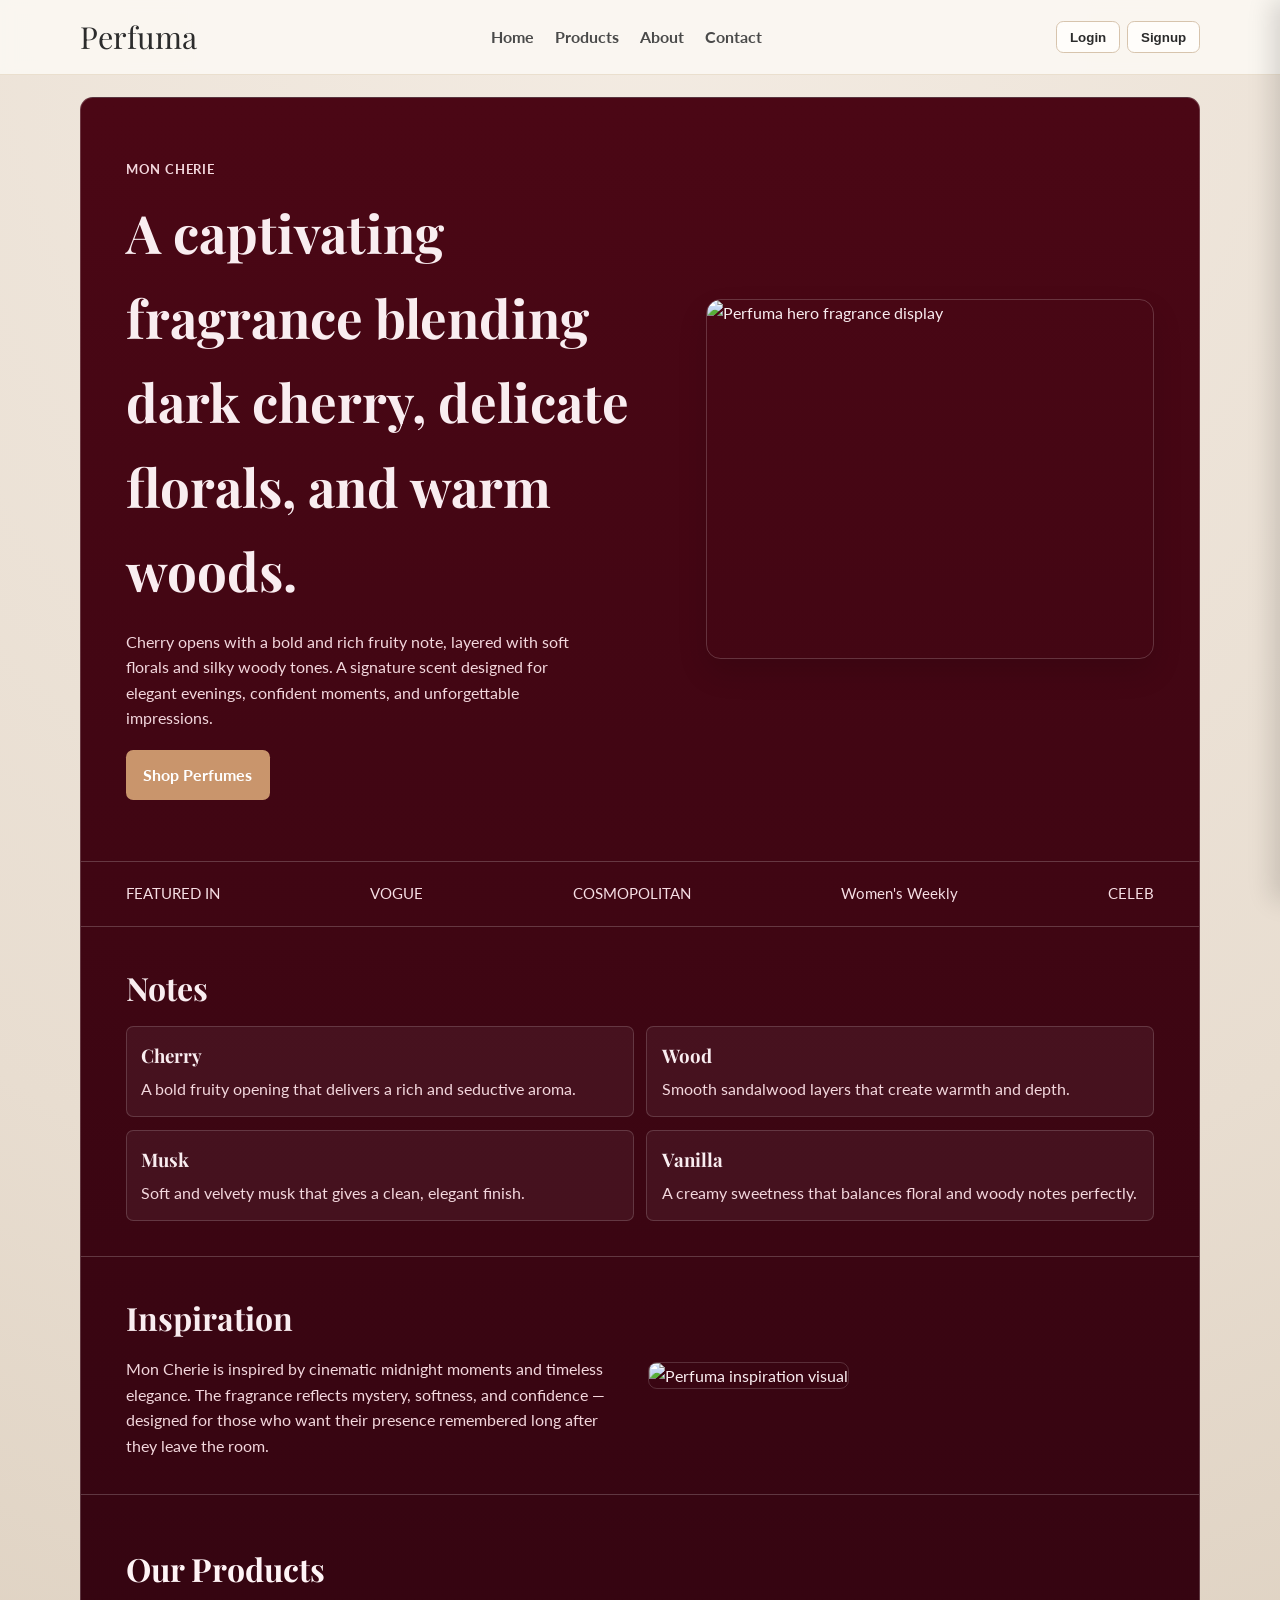
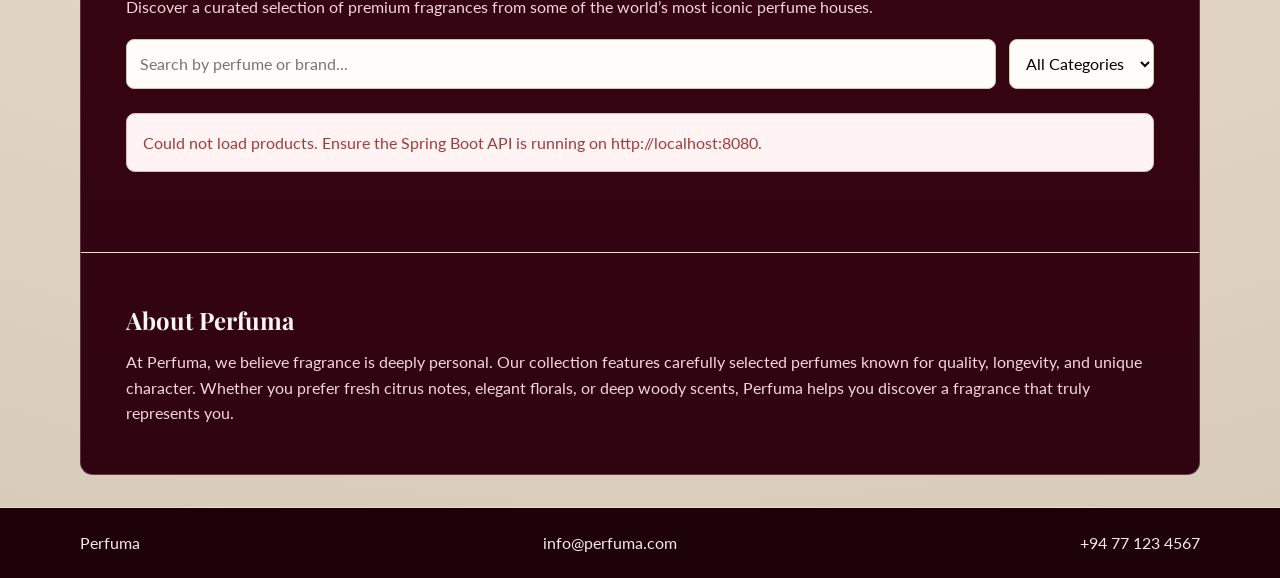
==== commit f48946b7: "Refine Perfuma UI and expand catalog media. Add and wire new perfume image assets, extend seed data " ====
--- a/perfuma-frontend/index.html
+++ b/perfuma-frontend/index.html
@@ -25,30 +25,80 @@
                 <button id="register-btn" class="plain-button">Signup</button>
                 <button id="logout-btn" class="plain-button hidden">Logout</button>
             </div>
-            <button id="cart-toggle" class="cart-button" aria-label="Open cart">
+            <button id="cart-toggle" class="cart-button hidden" aria-label="Open cart">
                 Cart <span id="cart-count" class="cart-count">0</span>
             </button>
         </div>
     </header>
 
-    <main>
+    <main class="luxury-main">
         <section class="hero-section">
             <div class="container hero-grid">
                 <div class="hero-copy">
-                    <p class="hero-kicker">Perfuma Signature Collection</p>
-                    <h1>Luxury scents that stay with you.</h1>
+                    <p class="hero-kicker">MON CHERIE</p>
+                    <h1>A captivating fragrance blending dark cherry, delicate florals, and warm woods.</h1>
                     <p>
-                        Discover timeless perfumes crafted with floral, woody, and oriental notes.
-                        Elevate every moment with a fragrance that reflects your style.
+                        Cherry opens with a bold and rich fruity note, layered with soft florals and silky woody tones.
+A signature scent designed for elegant evenings, confident moments, and unforgettable impressions.
                     </p>
                     <a href="#products" class="hero-cta">Shop Perfumes</a>
                 </div>
                 <div class="hero-card">
                     <img
                         class="hero-image"
-                        src="http://localhost:8080/images/hero.webp"
+                        src="http://localhost:8080/images/hero1.jpeg"
                         alt="Perfuma hero fragrance display"
                     >
+                </div>
+            </div>
+        </section>
+
+        <section class="featured-section">
+            <div class="container featured-row">
+                <span>FEATURED IN</span>
+                <span>VOGUE</span>
+                <span>COSMOPOLITAN</span>
+                <span>Women's Weekly</span>
+                <span>CELEB</span>
+            </div>
+        </section>
+
+        <section class="notes-section">
+            <div class="container">
+                <h2 class="luxury-title">Notes</h2>
+                <div class="notes-grid">
+                    <article class="note-card">
+                        <h3>Cherry</h3>
+                        <p>A bold fruity opening that delivers a rich and seductive aroma.</p>
+                    </article>
+                    <article class="note-card">
+                        <h3>Wood</h3>
+                        <p>Smooth sandalwood layers that create warmth and depth.</p>
+                    </article>
+                    <article class="note-card">
+                        <h3>Musk</h3>
+                        <p>Soft and velvety musk that gives a clean, elegant finish.</p>
+                    </article>
+                    <article class="note-card">
+                        <h3>Vanilla</h3>
+                        <p>A creamy sweetness that balances floral and woody notes perfectly.</p>
+                    </article>
+                </div>
+            </div>
+        </section>
+
+        <section class="inspiration-section">
+            <div class="container inspiration-grid">
+                <div>
+                    <h2 class="luxury-title">Inspiration</h2>
+                    <p>
+                        Mon Cherie is inspired by cinematic midnight moments and timeless elegance.
+
+                        The fragrance reflects mystery, softness, and confidence — designed for those who want their presence remembered long after they leave the room.
+                    </p>
+                </div>
+                <div class="inspiration-media">
+                    <img src="http://localhost:8080/images/hero2.webp" alt="Perfuma inspiration visual">
                 </div>
             </div>
         </section>
@@ -57,22 +107,13 @@
             <div class="container">
                 <div class="section-head">
                     <h2>Our Products</h2>
-                    <p>Curated fragrances from the world's most iconic perfume houses.</p>
+                    <p>Discover a curated selection of premium fragrances from some of the world’s most iconic perfume houses.</p>
                 </div>
 
                 <div class="toolbar">
                     <input type="text" id="search-input" placeholder="Search by perfume or brand...">
                     <select id="category-filter" aria-label="Filter products by category">
                         <option value="all">All Categories</option>
-                        <option value="Floral">Floral</option>
-                        <option value="Oriental">Oriental</option>
-                        <option value="Aquatic">Aquatic</option>
-                        <option value="Woody">Woody</option>
-                        <option value="Floral Oriental">Floral Oriental</option>
-                        <option value="Fougère">Fougère</option>
-                        <option value="Citrus">Citrus</option>
-                        <option value="Oriental Floral">Oriental Floral</option>
-                        <option value="Woody Oud">Woody Oud</option>
                     </select>
                 </div>
 
@@ -85,9 +126,8 @@
         <section class="about-section" id="about">
             <div class="container about-content">
                 <h2>About Perfuma</h2>
-                <p>
-                    At Perfuma, we believe perfume is deeply personal. Every bottle in our collection
-                    is chosen for quality, longevity, and character so you can find a scent that feels uniquely yours.
+                <p>At Perfuma, we believe fragrance is deeply personal.
+                    Our collection features carefully selected perfumes known for quality, longevity, and unique character. Whether you prefer fresh citrus notes, elegant florals, or deep woody scents, Perfuma helps you discover a fragrance that truly represents you.
                 </p>
             </div>
         </section>
@@ -163,7 +203,7 @@
         <div class="container footer-content">
             <p>Perfuma</p>
             <p>info@perfuma.com</p>
-            <p>+1 (555) 123-4567</p>
+            <p>+94 77 123 4567</p>
         </div>
     </footer>
 
--- a/perfuma-frontend/style.css
+++ b/perfuma-frontend/style.css
@@ -15,18 +15,26 @@
 
 html {
     scroll-behavior: smooth;
+    width: 100%;
+    min-height: 100%;
+    -webkit-text-size-adjust: 100%;
+    text-size-adjust: 100%;
 }
 
 body {
     font-family: 'Lato', sans-serif;
-    background: var(--ivory);
+    background: radial-gradient(circle at top, #f3ebe2 0%, #e8ddd0 55%, #d8cab8 100%);
     color: var(--charcoal);
     line-height: 1.6;
+    width: 100%;
+    min-height: 100%;
+    overflow-x: hidden;
 }
 
 .container {
     width: min(1120px, 92%);
     margin: 0 auto;
+    padding-inline: 0;
 }
 
 .hidden {
@@ -47,6 +55,7 @@
     align-items: center;
     justify-content: space-between;
     min-height: 74px;
+    padding-inline: 0;
 }
 
 .logo {
@@ -109,6 +118,16 @@
     padding: 3.8rem 0;
 }
 
+.luxury-main {
+    width: min(1120px, 94%);
+    margin: 1.4rem auto 2rem;
+    background: linear-gradient(180deg, #4b0715 0%, #2f0410 100%);
+    border: 1px solid rgba(255, 255, 255, 0.2);
+    border-radius: 0.8rem;
+    color: #f9edf0;
+    overflow: hidden;
+}
+
 .hero-grid {
     display: grid;
     grid-template-columns: 1.1fr 0.9fr;
@@ -132,6 +151,7 @@
 
 .hero-copy p {
     max-width: 52ch;
+    color: #f3d7dd;
 }
 
 .hero-cta {
@@ -156,6 +176,7 @@
     height: 360px;
     box-shadow: 0 14px 30px var(--shadow);
     overflow: hidden;
+    border: 1px solid rgba(255, 255, 255, 0.18);
 }
 
 .hero-image {
@@ -169,6 +190,77 @@
     padding: 3rem 0 4rem;
 }
 
+.featured-section {
+    border-top: 1px solid rgba(255, 255, 255, 0.2);
+    border-bottom: 1px solid rgba(255, 255, 255, 0.2);
+}
+
+.featured-row {
+    min-height: 64px;
+    display: flex;
+    align-items: center;
+    justify-content: space-between;
+    gap: 0.9rem;
+    flex-wrap: wrap;
+    color: #f6dee4;
+    font-size: 0.95rem;
+}
+
+.luxury-title {
+    font-family: 'Playfair Display', serif;
+    font-size: 2rem;
+    margin-bottom: 0.8rem;
+}
+
+.notes-section {
+    padding: 2.2rem 0;
+    border-bottom: 1px solid rgba(255, 255, 255, 0.2);
+}
+
+.notes-grid {
+    display: grid;
+    grid-template-columns: repeat(2, minmax(0, 1fr));
+    gap: 0.8rem;
+}
+
+.note-card {
+    border: 1px solid rgba(255, 255, 255, 0.16);
+    border-radius: 0.45rem;
+    padding: 0.9rem;
+    background: rgba(255, 255, 255, 0.05);
+}
+
+.note-card h3 {
+    font-family: 'Playfair Display', serif;
+    margin-bottom: 0.3rem;
+}
+
+.note-card p {
+    color: #f3d7dd;
+}
+
+.inspiration-section {
+    padding: 2.2rem 0;
+    border-bottom: 1px solid rgba(255, 255, 255, 0.2);
+}
+
+.inspiration-grid {
+    display: grid;
+    grid-template-columns: 1fr 1fr;
+    gap: 1rem;
+    align-items: center;
+}
+
+.inspiration-grid p {
+    color: #f3d7dd;
+}
+
+.inspiration-media img {
+    width: 100%;
+    border-radius: 0.55rem;
+    border: 1px solid rgba(255, 255, 255, 0.16);
+}
+
 .section-head {
     margin-bottom: 1.2rem;
 }
@@ -176,6 +268,11 @@
 .section-head h2 {
     font-family: 'Playfair Display', serif;
     font-size: 2rem;
+    color: #fff4f6;
+}
+
+.section-head p {
+    color: #f3d7dd;
 }
 
 .toolbar {
@@ -242,16 +339,23 @@
 
 .product-body {
     padding: 0.9rem;
+    color: #2b2b2b;
 }
 
 .product-title {
     font-family: 'Playfair Display', serif;
     font-size: 1.18rem;
+    color: #2c2c2c;
 }
 
 .product-brand {
+    color: #3c3c3c;
+    font-size: 0.9rem;
+    font-weight: 700;
+}
+
+.product-body p {
     color: #6a6a6a;
-    font-size: 0.9rem;
 }
 
 .product-bottom {
@@ -265,6 +369,11 @@
 .product-price {
     font-weight: 700;
     color: var(--rose-gold);
+}
+
+.product-bottom span:last-child {
+    color: #6a6a6a;
+    font-weight: 600;
 }
 
 .button-row {
@@ -350,6 +459,11 @@
 .about-content h2 {
     font-family: 'Playfair Display', serif;
     margin-bottom: 0.6rem;
+    color: #fff4f6;
+}
+
+.about-content p {
+    color: #f3d7dd;
 }
 
 .cart-sidebar {
@@ -480,6 +594,8 @@
     border-top: 1px solid #eadfce;
     padding: 1.4rem 0;
     margin-top: 1rem;
+    background: #1e0209;
+    color: #f8e7eb;
 }
 
 .footer-content {
@@ -501,12 +617,21 @@
         gap: 0.8rem;
     }
 
+    .featured-row {
+        justify-content: flex-start;
+    }
+
     .admin-form {
         grid-template-columns: 1fr;
     }
 
     .admin-form textarea {
         grid-column: span 1;
+    }
+
+    .notes-grid,
+    .inspiration-grid {
+        grid-template-columns: 1fr;
     }
 }
 
